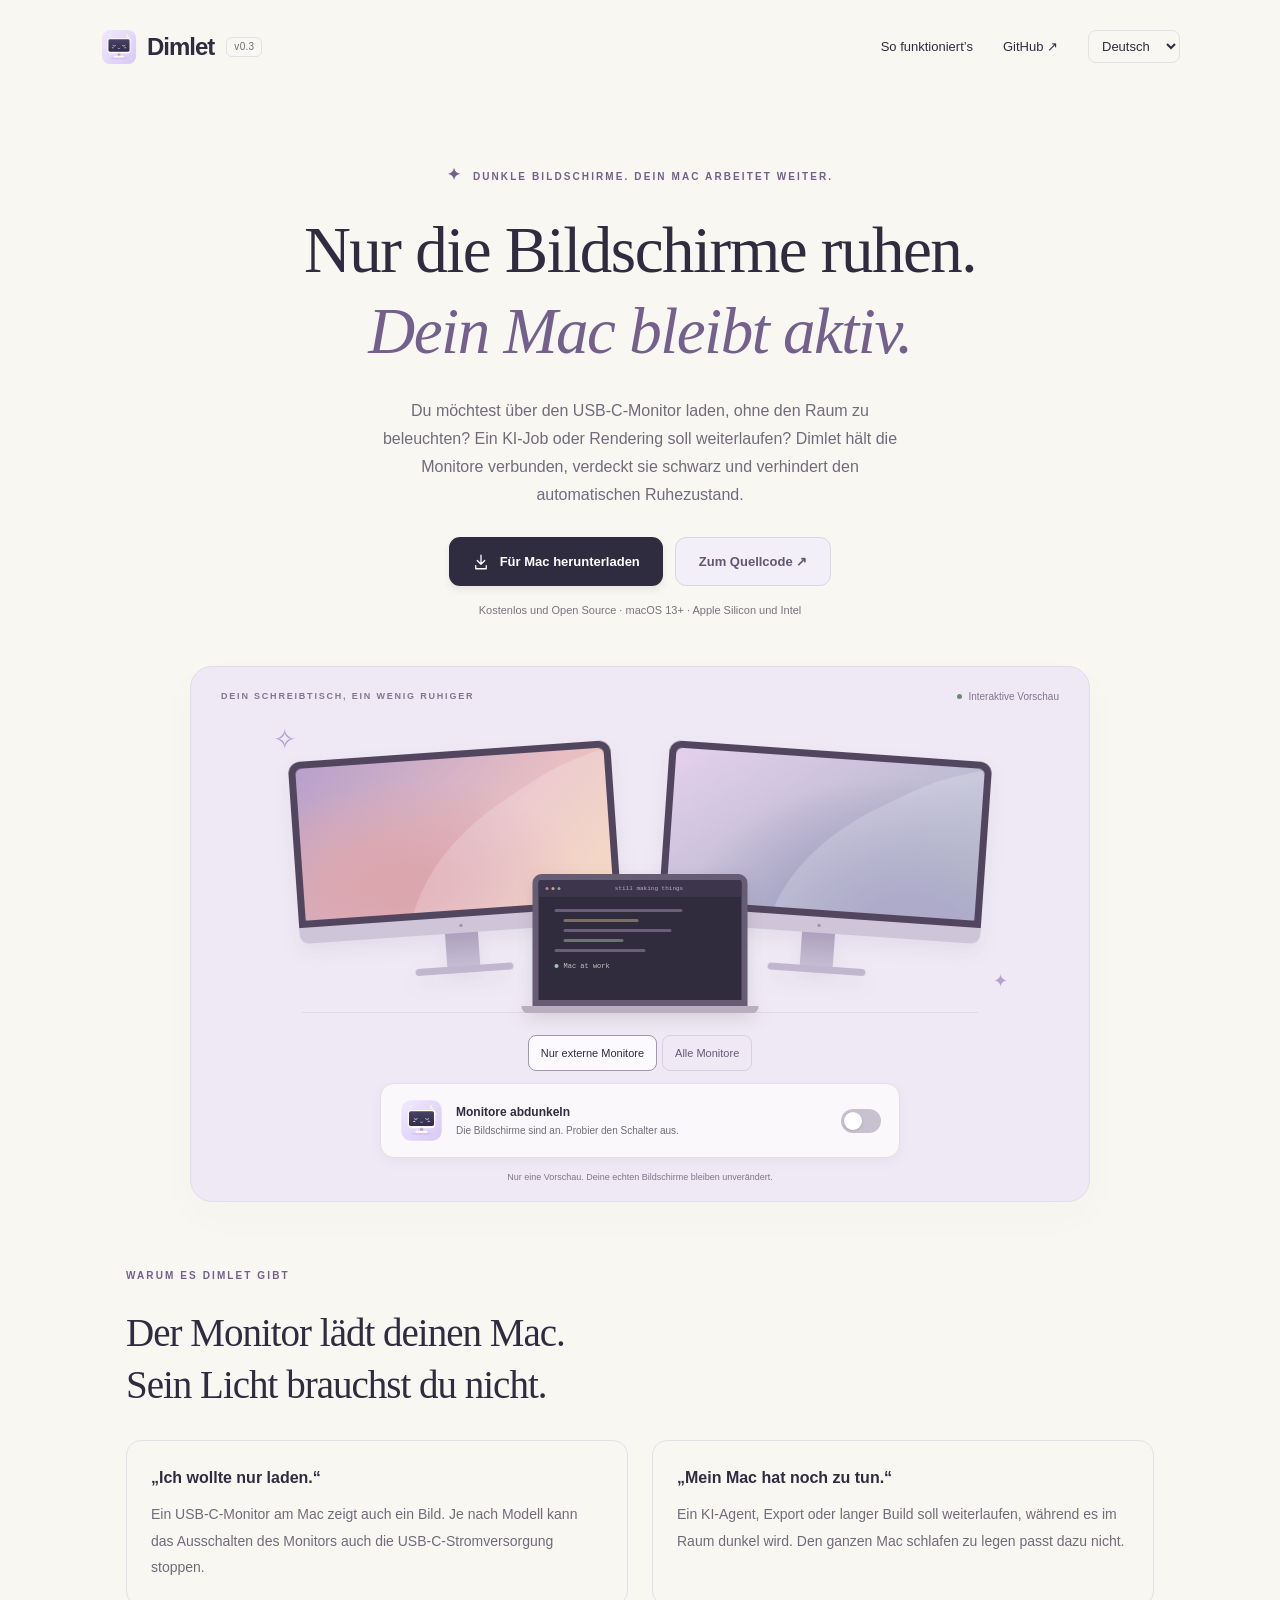
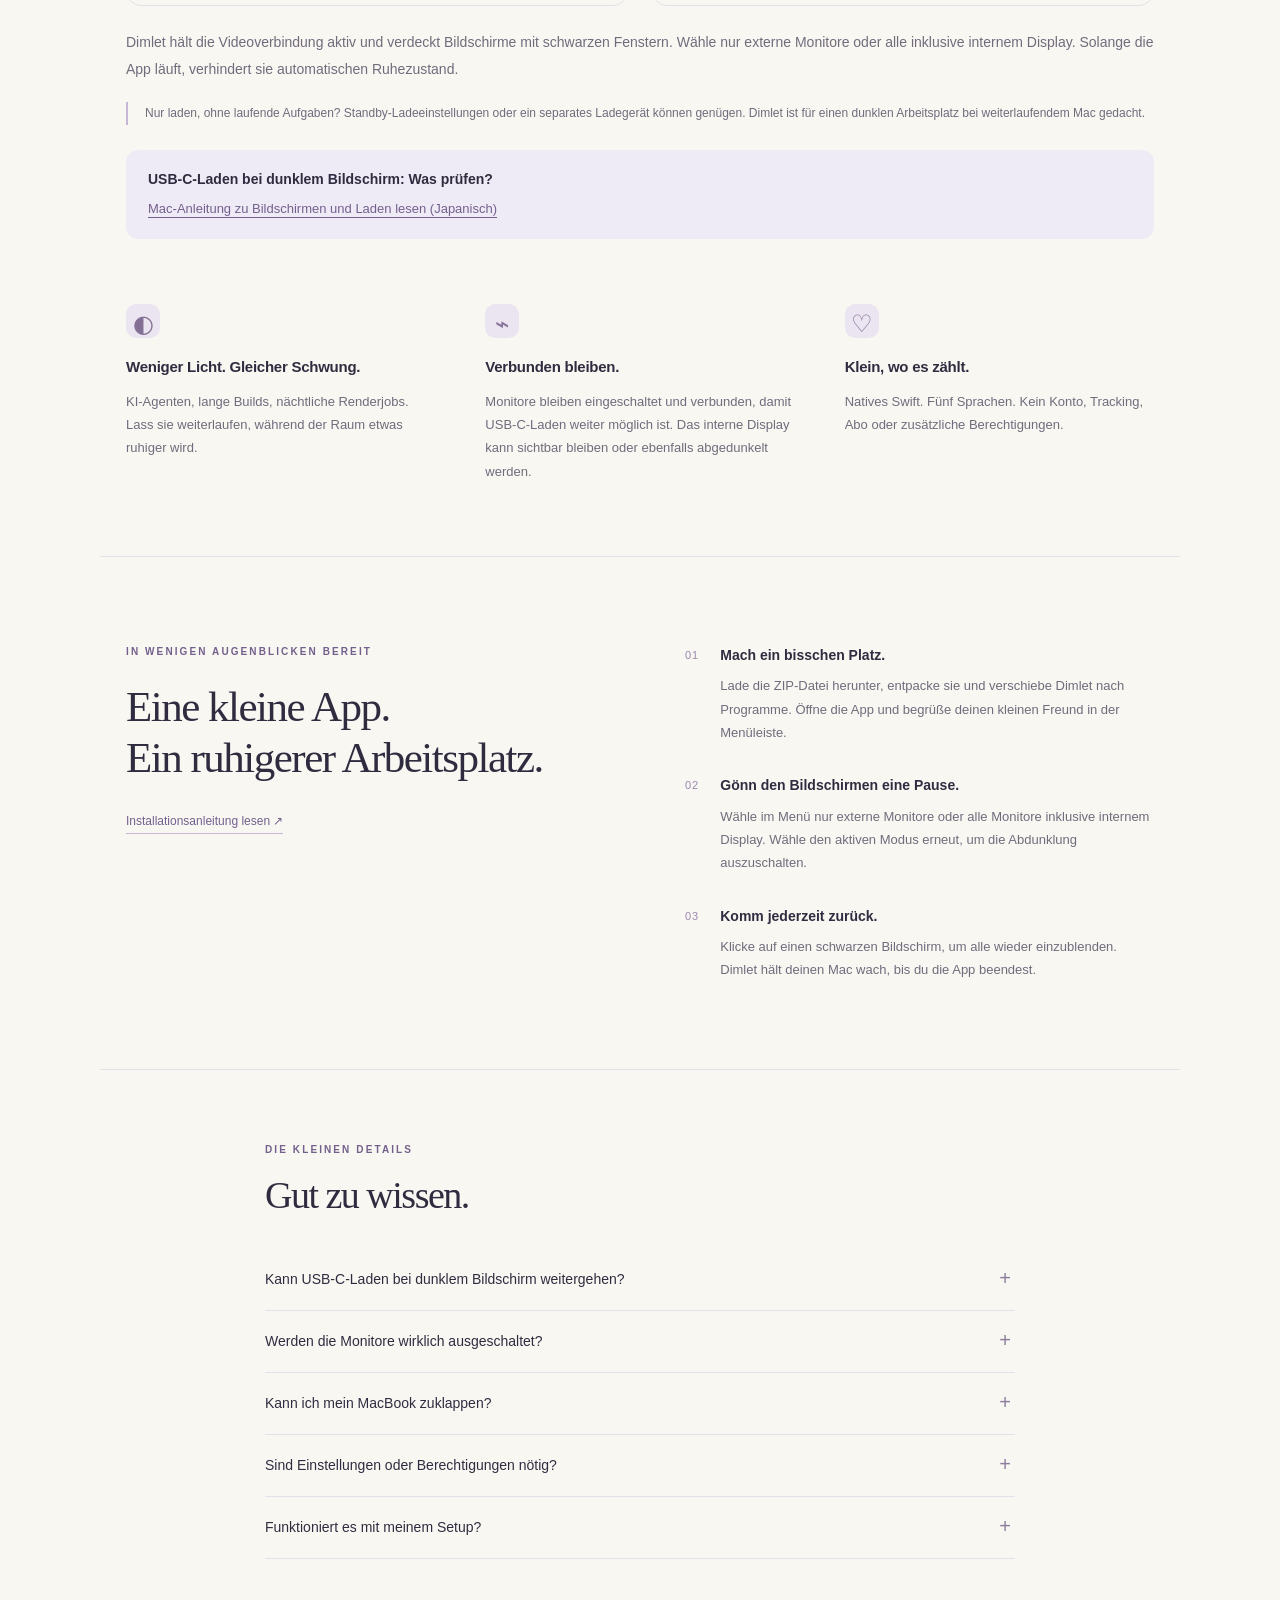
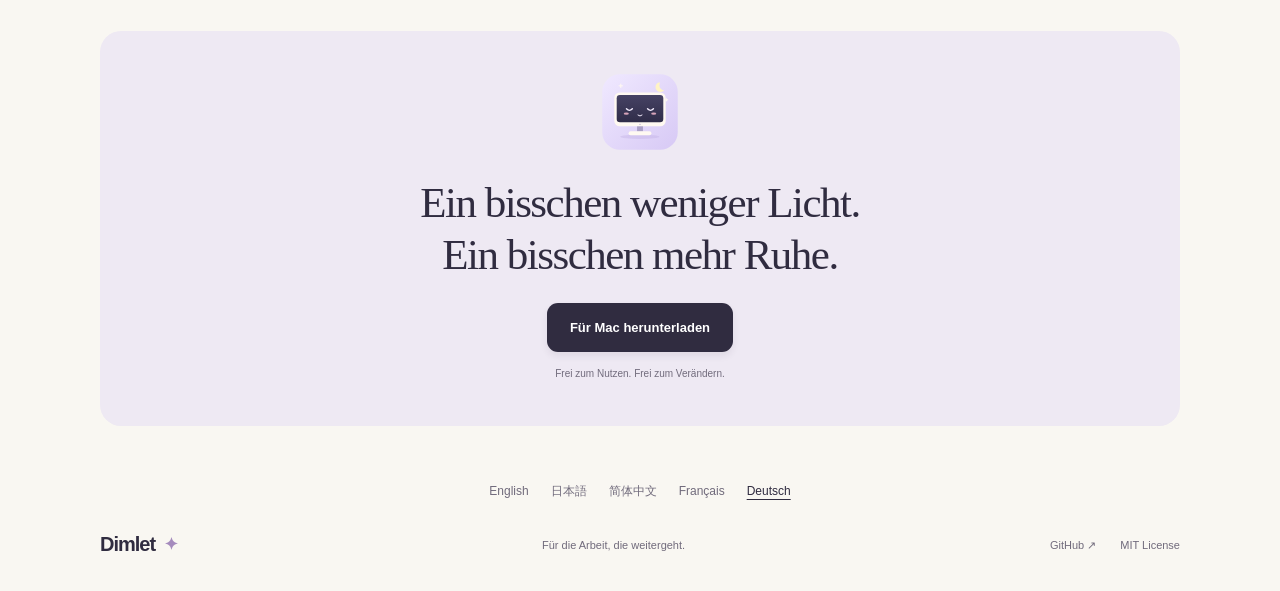
==== site/de/index.html @ 884541bc "Explain USB-C charging use cases and publish crawlable language pages" ====
<!doctype html>
<html lang="de">
<head>
  <meta charset="utf-8">
  <meta name="viewport" content="width=device-width,initial-scale=1">
  <meta name="theme-color" content="#f9f7f2">
  <title>Mac-Bildschirme abdunkeln ohne Ruhezustand | Dimlet</title>
  <meta name="description" content="Du möchtest über den USB-C-Monitor laden, ohne den Raum zu beleuchten? Ein KI-Job oder Rendering soll weiterlaufen? Dimlet hält die Monitore verbunden, verdeckt sie schwarz und verhindert den automatischen Ruhezustand. Kostenlos und Open Source · macOS 13+ · Apple Silicon und Intel">
  <meta property="og:title" content="Mac-Bildschirme abdunkeln ohne Ruhezustand | Dimlet">
  <meta property="og:description" content="Du möchtest über den USB-C-Monitor laden, ohne den Raum zu beleuchten? Ein KI-Job oder Rendering soll weiterlaufen? Dimlet hält die Monitore verbunden, verdeckt sie schwarz und verhindert den automatischen Ruhezustand. Kostenlos und Open Source · macOS 13+ · Apple Silicon und Intel">
  <meta property="og:type" content="website">
  <meta property="og:url" content="https://onodela2000.github.io/dimlet/de/">
  <meta property="og:image" content="https://onodela2000.github.io/dimlet/assets/social.png">
  <meta name="twitter:card" content="summary_large_image">
  <link rel="canonical" href="https://onodela2000.github.io/dimlet/de/">
  <link rel="alternate" hreflang="en" href="https://onodela2000.github.io/dimlet/">
  <link rel="alternate" hreflang="ja" href="https://onodela2000.github.io/dimlet/ja/">
  <link rel="alternate" hreflang="zh-Hans" href="https://onodela2000.github.io/dimlet/zh-hans/">
  <link rel="alternate" hreflang="fr" href="https://onodela2000.github.io/dimlet/fr/">
  <link rel="alternate" hreflang="de" href="https://onodela2000.github.io/dimlet/de/">
  <link rel="alternate" hreflang="x-default" href="https://onodela2000.github.io/dimlet/">
  <link rel="sitemap" type="application/xml" href="../sitemap.xml">
  <script type="application/ld+json">{"@context": "https://schema.org", "@type": "SoftwareApplication", "name": "Dimlet", "url": "https://onodela2000.github.io/dimlet/de/", "description": "Du möchtest über den USB-C-Monitor laden, ohne den Raum zu beleuchten? Ein KI-Job oder Rendering soll weiterlaufen? Dimlet hält die Monitore verbunden, verdeckt sie schwarz und verhindert den automatischen Ruhezustand. Kostenlos und Open Source · macOS 13+ · Apple Silicon und Intel", "operatingSystem": "macOS 13 or later", "applicationCategory": "UtilitiesApplication", "softwareVersion": "0.3.0", "inLanguage": "de", "license": "https://github.com/onodela2000/dimlet/blob/main/LICENSE", "downloadUrl": "https://github.com/onodela2000/dimlet/releases/latest", "offers": {"@type": "Offer", "price": "0", "priceCurrency": "USD"}}</script>
  <link rel="icon" type="image/svg+xml" href="../assets/icon.svg">
  <link rel="stylesheet" href="../style.css?v=ff7a2ff2e688">
  <script src="../app.js?v=02ac9027086e" defer></script>
</head>
<body>
<a class="skip" href="#main">Skip to content</a>
<header class="nav wrap">
  <a class="brand" href="../de/" aria-label="Dimlet home"><img src="../assets/icon.svg" alt="" width="38" height="38">Dimlet<span class="version">v0.3</span></a>
  <nav aria-label="Main navigation">
    <a class="nav-how" href="#how" data-i18n="navHow">So funktioniert’s</a>
    <a href="https://github.com/onodela2000/dimlet">GitHub <span aria-hidden="true">↗</span></a>
    <label class="language"><span class="sr-only">Language</span><select id="language" aria-label="Language"><option value="en" data-url=".././">English</option><option value="ja" data-url="../ja/">日本語</option><option value="zh-Hans" data-url="../zh-hans/">简体中文</option><option value="fr" data-url="../fr/">Français</option><option value="de" data-url="../de/" selected>Deutsch</option></select></label>
  </nav>
</header>
<main id="main">
  <section class="hero wrap">
    <p class="eyebrow"><span class="tiny-star" aria-hidden="true">✦</span> <span data-i18n="eyebrow">DUNKLE BILDSCHIRME. DEIN MAC ARBEITET WEITER.</span></p>
    <h1><span data-i18n="headline1">Nur die Bildschirme ruhen.</span><br><em data-i18n="headline2">Dein Mac bleibt aktiv.</em></h1>
    <p class="intro" data-i18n="intro">Du möchtest über den USB-C-Monitor laden, ohne den Raum zu beleuchten? Ein KI-Job oder Rendering soll weiterlaufen? Dimlet hält die Monitore verbunden, verdeckt sie schwarz und verhindert den automatischen Ruhezustand.</p>
    <div class="actions"><a class="button primary" href="https://github.com/onodela2000/dimlet/releases/latest"><svg aria-hidden="true" viewBox="0 0 24 24" width="18" height="18"><path d="M12 3v12m-5-5 5 5 5-5M5 17v4h14v-4" fill="none" stroke="currentColor" stroke-width="1.7" stroke-linecap="round" stroke-linejoin="round"/></svg><span data-i18n="download">Für Mac herunterladen</span></a><a class="button secondary" href="https://github.com/onodela2000/dimlet" data-i18n="source">Zum Quellcode ↗</a></div>
    <p class="compat" data-i18n="compat">Kostenlos und Open Source · macOS 13+ · Apple Silicon und Intel</p>

    <div class="demo" id="demo" data-blackout="false">
      <div class="demo-top"><span class="demo-label" data-i18n="desk">DEIN SCHREIBTISCH, EIN WENIG RUHIGER</span><span class="live-label"><i></i><span data-i18n="live">Interaktive Vorschau</span></span></div>
      <div class="scene" aria-hidden="true">
        <span class="spark spark-one">✧</span><span class="spark spark-two">✦</span><span class="moon">☾</span>
        <div class="monitor monitor-left"><div class="monitor-screen"><div class="wallpaper wallpaper-one"></div><div class="sleep-face"><span>⌣ &nbsp; ⌣</span><b>ᴗ</b></div></div><div class="monitor-chin"><i></i></div><div class="stand"></div><div class="foot"></div></div>
        <div class="monitor monitor-right"><div class="monitor-screen"><div class="wallpaper wallpaper-two"></div><div class="sleep-face"><span>⌣ &nbsp; ⌣</span><b>ᴗ</b></div></div><div class="monitor-chin"><i></i></div><div class="stand"></div><div class="foot"></div></div>
        <div class="laptop"><div class="laptop-screen"><div class="editor-bar"><i></i><i></i><i></i><span>still making things</span></div><div class="editor-body"><span class="code-line"></span><span class="code-line"></span><span class="code-line"></span><span class="code-line"></span><span class="code-line"></span><div class="working"><i></i>Mac at work</div></div></div><div class="laptop-base"></div></div>
        <div class="desk-line"></div>
      </div>
      <div class="mode-picker" role="group" aria-label="Preview blackout mode"><button type="button" data-mode="externalOnly" aria-pressed="true" data-i18n="modeExternal">Nur externe Monitore</button><button type="button" data-mode="allDisplays" aria-pressed="false" data-i18n="modeAll">Alle Monitore</button></div>
      <div class="demo-control"><img src="../assets/icon.svg" alt="" width="45" height="45"><div><strong data-i18n="toggleTitle">Monitore abdunkeln</strong><span id="demo-status" data-off="Die Bildschirme sind an. Probier den Schalter aus." data-external="Die Bildschirme ruhen. Der Mac arbeitet." data-all="Alle Bildschirme ruhen. Der Mac arbeitet." aria-live="polite" data-i18n="statusOff">Die Bildschirme sind an. Probier den Schalter aus.</span></div><button id="blackout-toggle" role="switch" aria-checked="false" aria-label="Monitore abdunkeln"><span></span></button></div>
      <p class="demo-note" data-i18n="demoNote">Nur eine Vorschau. Deine echten Bildschirme bleiben unverändert.</p>
    </div>
  </section>

  <section class="why wrap" id="why">
    <p class="eyebrow" data-i18n="whyEyebrow">WARUM ES DIMLET GIBT</p>
    <h2 data-i18n="whyTitle">Der Monitor lädt deinen Mac.<br>Sein Licht brauchst du nicht.</h2>
    <div class="pain-grid"><article><h3 data-i18n="pain1Title">„Ich wollte nur laden.“</h3><p data-i18n="pain1">Ein USB-C-Monitor am Mac zeigt auch ein Bild. Je nach Modell kann das Ausschalten des Monitors auch die USB-C-Stromversorgung stoppen.</p></article><article><h3 data-i18n="pain2Title">„Mein Mac hat noch zu tun.“</h3><p data-i18n="pain2">Ein KI-Agent, Export oder langer Build soll weiterlaufen, während es im Raum dunkel wird. Den ganzen Mac schlafen zu legen passt dazu nicht.</p></article></div>
    <p class="solution" data-i18n="solution">Dimlet hält die Videoverbindung aktiv und verdeckt Bildschirme mit schwarzen Fenstern. Wähle nur externe Monitore oder alle inklusive internem Display. Solange die App läuft, verhindert sie automatischen Ruhezustand.</p><p class="honest-note" data-i18n="honest">Nur laden, ohne laufende Aufgaben? Standby-Ladeeinstellungen oder ein separates Ladegerät können genügen. Dimlet ist für einen dunklen Arbeitsplatz bei weiterlaufendem Mac gedacht.</p>
    <aside class="reading"><strong data-i18n="readingTitle">USB-C-Laden bei dunklem Bildschirm: Was prüfen?</strong><a href="../ja/mac-usb-c-monitor-charging-screen-off/" data-i18n="readingLink">Mac-Anleitung zu Bildschirmen und Laden lesen (Japanisch)</a></aside>
  </section>
  <section class="benefits wrap" aria-label="Features">
    <article><span class="feature-icon" aria-hidden="true">◐</span><h2 data-i18n="feature1Title">Weniger Licht. Gleicher Schwung.</h2><p data-i18n="feature1">KI-Agenten, lange Builds, nächtliche Renderjobs. Lass sie weiterlaufen, während der Raum etwas ruhiger wird.</p></article>
    <article><span class="feature-icon" aria-hidden="true">⌁</span><h2 data-i18n="feature2Title">Verbunden bleiben.</h2><p data-i18n="feature2">Monitore bleiben eingeschaltet und verbunden, damit USB-C-Laden weiter möglich ist. Das interne Display kann sichtbar bleiben oder ebenfalls abgedunkelt werden.</p></article>
    <article><span class="feature-icon" aria-hidden="true">♡</span><h2 data-i18n="feature3Title">Klein, wo es zählt.</h2><p data-i18n="feature3">Natives Swift. Fünf Sprachen. Kein Konto, Tracking, Abo oder zusätzliche Berechtigungen.</p></article>
  </section>

  <section class="how wrap" id="how">
    <div class="section-heading"><p class="eyebrow" data-i18n="howEyebrow">IN WENIGEN AUGENBLICKEN BEREIT</p><h2 data-i18n="howTitle">Eine kleine App.<br>Ein ruhigerer Arbeitsplatz.</h2><a class="text-link" id="guide-link" href="https://github.com/onodela2000/dimlet#install"><span data-i18n="guide">Installationsanleitung lesen</span> <span aria-hidden="true">↗</span></a></div>
    <ol class="steps"><li><span class="step-number">01</span><div><h3 data-i18n="step1Title">Mach ein bisschen Platz.</h3><p data-i18n="step1">Lade die ZIP-Datei herunter, entpacke sie und verschiebe Dimlet nach Programme. Öffne die App und begrüße deinen kleinen Freund in der Menüleiste.</p></div></li><li><span class="step-number">02</span><div><h3 data-i18n="step2Title">Gönn den Bildschirmen eine Pause.</h3><p data-i18n="step2">Wähle im Menü nur externe Monitore oder alle Monitore inklusive internem Display. Wähle den aktiven Modus erneut, um die Abdunklung auszuschalten.</p></div></li><li><span class="step-number">03</span><div><h3 data-i18n="step3Title">Komm jederzeit zurück.</h3><p data-i18n="step3">Klicke auf einen schwarzen Bildschirm, um alle wieder einzublenden. Dimlet hält deinen Mac wach, bis du die App beendest.</p></div></li></ol>
  </section>

  <section class="questions wrap" aria-labelledby="questions-title"><p class="eyebrow" data-i18n="faqEyebrow">DIE KLEINEN DETAILS</p><h2 id="questions-title" data-i18n="faqTitle">Gut zu wissen.</h2>
    <details><summary data-i18n="q5">Kann USB-C-Laden bei dunklem Bildschirm weitergehen?</summary><p data-i18n="a5">Dimlet hält den Monitor eingeschaltet und verbunden. Laden bleibt möglich, wenn die Hardware es unterstützt. Das Bild wird schwarz verdeckt; Videosignal und Panel werden nicht ausgeschaltet. Prüfe zuerst die Standby-Ladeeinstellungen.</p></details>
    <details><summary data-i18n="q1">Werden die Monitore wirklich ausgeschaltet?</summary><p data-i18n="a1">Nein. Dimlet verdeckt die gewählten Bildschirme mit schwarzen Fenstern. Lass die Monitore eingeschaltet. Energieeinsparungen oder eine dunkle LCD-Hintergrundbeleuchtung sind nicht garantiert. USB-C-Laden hängt von der Hardware ab.</p></details>
    <details><summary data-i18n="q2">Kann ich mein MacBook zuklappen?</summary><p data-i18n="a2">Lass den Deckel offen. Dimlet verhindert während der Laufzeit den automatischen Ruhezustand, aber nicht den Ruhezustand beim Zuklappen, manuell ausgelösten Ruhezustand, das Ausschalten oder einen leeren Akku.</p></details>
    <details><summary data-i18n="q3">Sind Einstellungen oder Berechtigungen nötig?</summary><p data-i18n="a3">Zum Ausführen sind keine Bedienungshilfen-, Bildschirmaufnahme- oder Administratorrechte nötig. Die aktuelle Version ist nicht von Apple notarisiert. Beim ersten Start kann Systemeinstellungen → Datenschutz &amp; Sicherheit → Dennoch öffnen erforderlich sein. Details stehen in der Installationsanleitung.</p></details>
    <details><summary data-i18n="q4">Funktioniert es mit meinem Setup?</summary><p data-i18n="a4">Ab macOS 13. Der externe Modus lässt gespiegelte Displays aus; der Modus für alle Monitore schließt das interne Display ein. Getestet auf M4 MacBook Air. Intel und ältere macOS-Versionen benötigen weitere Praxistests. Fünf Sprachen: Englisch, Japanisch, vereinfachtes Chinesisch, Französisch und Deutsch.</p></details>
  </section>
  <section class="closing wrap"><img src="../assets/icon.svg" alt="Dimlet's sleepy monitor mascot" width="84" height="84"><h2 data-i18n="closing">Ein bisschen weniger Licht.<br>Ein bisschen mehr Ruhe.</h2><a class="button primary" href="https://github.com/onodela2000/dimlet/releases/latest" data-i18n="download">Für Mac herunterladen</a><span data-i18n="closingNote">Frei zum Nutzen. Frei zum Verändern.</span></section>
</main>
<nav class="locale-links wrap" aria-label="Language"><a href=".././" lang="en" hreflang="en">English</a> <a href="../ja/" lang="ja" hreflang="ja">日本語</a> <a href="../zh-hans/" lang="zh-Hans" hreflang="zh-Hans">简体中文</a> <a href="../fr/" lang="fr" hreflang="fr">Français</a> <a href="../de/" lang="de" hreflang="de" aria-current="page">Deutsch</a></nav>
<footer class="wrap"><a class="brand" href="../de/">Dimlet <span aria-hidden="true">✦</span></a><p data-i18n="footer">Für die Arbeit, die weitergeht.</p><div><a href="https://github.com/onodela2000/dimlet">GitHub ↗</a><a href="https://github.com/onodela2000/dimlet/blob/main/LICENSE">MIT License</a></div></footer>
</body>
</html>
---- site/style.css ----
:root {
  --paper:#f9f7f2;
  --ink:#302c40;
  --muted:#716b7c;
  --purple:#73608d;
  --line:#e4dfE8;
  --soft:#efebf6
}
* {
  box-sizing:border-box
}
html {
  scroll-behavior:smooth;
  scroll-padding-top:35px
}
body {
  margin:0;
  background:var(--paper);
  color:var(--ink);
  font-family:-apple-system,BlinkMacSystemFont,"Segoe UI",sans-serif;
  font-size:15px;
  line-height:1.65
}
a {
  color:inherit;
  text-decoration:none
}
button,select {
  font:inherit
}
button,a,select,summary {
  -webkit-tap-highlight-color:transparent
}
a:focus-visible,button:focus-visible,select:focus-visible,summary:focus-visible {
  outline:3px solid #8569b1;
  outline-offset:6px
}
a:hover {
  color:var(--purple)
}
.wrap {
  width:min(1080px,calc(100% - 64px));
  margin-inline:auto
}
.nav {
  display:flex;
  justify-content:space-between;
  align-items:center;
  padding-block:27px
}
.brand {
  font-size:24px;
  font-weight:730;
  letter-spacing:-1px;
  display:flex;
  align-items:center;
  gap:9px
}
.version {
  font-size:10px;
  letter-spacing:.3px;
  border:1px solid var(--line);
  padding:1px 7px;
  border-radius:6px;
  color:var(--muted);
  font-weight:500;
  margin-left:3px
}
nav {
  display:flex;
  align-items:center;
  gap:30px;
  font-size:13px
}
.language select {
  border:1px solid var(--line);
  color:var(--ink);
  background:transparent;
  border-radius:8px;
  padding:7px 9px;
  max-width:118px;
  cursor:pointer
}
.hero {
  text-align:center;
  padding-top:68px
}
.eyebrow {
  font-size:10px;
  font-weight:650;
  letter-spacing:2.1px;
  color:var(--purple);
  margin:0 0 22px
}
.tiny-star {
  font-size:16px;
  margin-right:6px
}
h1,h2,h3,p {
  margin-top:0
}
h1 {
  font:normal clamp(46px,6.5vw,78px)/1.06 Georgia,"Times New Roman",serif;
  letter-spacing:-3.7px;
  margin-bottom:25px
}
h1 em {
  color:var(--purple);
  font-weight:normal
}
html:not([lang=en]) h1 {
  font-size:clamp(38px,5.2vw,65px);
  letter-spacing:-1.5px;
  line-height:1.25
}
.intro {
  max-width:535px;
  margin:0 auto 28px;
  font-size:16px;
  color:var(--muted);
  line-height:1.75
}
.actions {
  display:flex;
  align-items:center;
  justify-content:center;
  gap:12px
}
.button {
  display:inline-flex;
  align-items:center;
  justify-content:center;
  gap:10px;
  border-radius:11px;
  font-size:13px;
  font-weight:600;
  min-height:49px;
  padding:12px 23px;
  transition:transform .2s,background .2s
}
.button:hover {
  transform:translateY(-2px)
}
.primary {
  background:var(--ink);
  color:#fff;
  box-shadow:0 4px 7px #302c4014
}
.primary:hover {
  background:#524564;
  color:white
}
.secondary {
  border:1px solid #dcd5e6;
  background:#f3eff8;
  color:#645572
}
.compat {
  font-size:11px;
  color:#797280;
  margin-top:15px;
  margin-bottom:46px
}
.demo {
  position:relative;
  overflow:hidden;
  background:#eee9f5;
  border:1px solid #e2dbec;
  border-radius:22px;
  padding:22px 30px 16px;
  max-width:900px;
  margin:auto;
  transition:background .7s;
  box-shadow:0 14px 40px #55406706
}
.demo[data-blackout=true] {
  background:#e4dfef
}
.demo-top {
  display:flex;
  justify-content:space-between;
  gap:10px;
  align-items:center;
  color:#83758e
}
.demo-label {
  font-size:9px;
  letter-spacing:1.8px;
  font-weight:600
}
.live-label {
  display:flex;
  align-items:center;
  gap:6px;
  font-size:10px
}
.live-label i,.working i {
  width:5px;
  height:5px;
  background:#6d8978;
  border-radius:50%
}
.scene {
  height:306px;
  position:relative;
  max-width:735px;
  margin:0 auto
}
.monitor {
  position:absolute;
  top:46px;
  width:44%;
  z-index:1;
  filter:drop-shadow(0 9px 9px #5a466713)
}
.monitor-left {
  left:3%;
  transform:rotate(-4deg)
}
.monitor-right {
  right:3%;
  transform:rotate(4deg)
}
.monitor-screen {
  height:166px;
  padding:7px;
  background:#52465e;
  border-radius:12px 12px 0 0;
  position:relative;
  overflow:hidden
}
.wallpaper {
  position:absolute;
  inset:7px;
  border-radius:6px 6px 1px 1px;
  transition:opacity .7s;
  overflow:hidden
}
.wallpaper-one {
  background:radial-gradient(ellipse at 30% 80%,#dca6ae 0 12%,transparent 60%),linear-gradient(135deg,#b7a0cb,#e8bec2 60%,#f3d1b3)
}
.wallpaper-two {
  background:radial-gradient(ellipse at 80% 110%,#9894bc 0 12%,transparent 65%),linear-gradient(145deg,#e5d0ec,#b8b8cf 65%,#a7b5b7)
}
.wallpaper:after {
  content:"";
  position:absolute;
  width:120%;
  height:160%;
  border-radius:45%;
  background:#fff3;
  left:30%;
  top:15%;
  transform:rotate(-30deg)
}
.monitor-chin {
  height:16px;
  border-radius:0 0 9px 9px;
  background:#cec5d9;
  display:grid;
  place-items:center
}
.monitor-chin i {
  width:3px;
  height:3px;
  background:#9688a6;
  border-radius:50%
}
.stand {
  height:33px;
  width:33px;
  background:linear-gradient(#ada1bd,#c6bdd2);
  margin:auto
}
.foot {
  height:7px;
  width:98px;
  border-radius:6px;
  background:#c0b6cd;
  margin:auto
}
.sleep-face {
  position:absolute;
  inset:7px;
  display:flex;
  flex-direction:column;
  align-items:center;
  justify-content:center;
  background:#24212f;
  border-radius:6px 6px 1px 1px;
  color:#ad9ebb;
  opacity:0;
  transition:opacity .7s;
  font-size:28px;
  line-height:1.2
}
.sleep-face b {
  font-size:17px;
  font-weight:400;
  color:#bea5b7
}
.demo[data-blackout=true] .wallpaper {
  opacity:0
}
.demo[data-blackout=true] .sleep-face {
  opacity:1
}
.laptop {
  position:absolute;
  z-index:3;
  top:169px;
  left:50%;
  width:215px;
  transform:translateX(-50%);
  filter:drop-shadow(0 6px 8px #4d405323)
}
.laptop-screen {
  height:132px;
  background:#302c3d;
  border:6px solid #665c73;
  border-radius:9px 9px 0 0;
  overflow:hidden
}
.editor-bar {
  height:17px;
  background:#3d354c;
  display:flex;
  align-items:center;
  gap:3px;
  padding:0 7px
}
.editor-bar i {
  width:3px;
  height:3px;
  border-radius:50%;
  background:#ad89a5
}
.editor-bar i:nth-child(2) {
  background:#c3ac7a
}
.editor-bar i:nth-child(3) {
  background:#8da792
}
.editor-bar span {
  font:6px monospace;
  color:#b8acc8;
  margin:auto
}
.editor-body {
  padding:12px 16px
}
.code-line {
  display:block;
  background:#a292ba80;
  height:3px;
  width:75%;
  margin-bottom:7px;
  border-radius:2px
}
.code-line:nth-child(2) {
  width:44%;
  margin-left:9px;
  background:#c8b09080
}
.code-line:nth-child(3) {
  width:63%;
  margin-left:9px
}
.code-line:nth-child(4) {
  width:35%;
  margin-left:9px;
  background:#a2bbaa80
}
.code-line:nth-child(5) {
  width:53%
}
.working {
  font:7px monospace;
  color:#b9c8bd;
  display:flex;
  align-items:center;
  gap:5px;
  margin-top:10px
}
.working i {
  background:#a4c5ae;
  width:4px;
  height:4px
}
.laptop-base {
  height:7px;
  width:237px;
  margin-left:-11px;
  background:#b8aebf;
  border-radius:1px 1px 9px 9px
}
.desk-line {
  position:absolute;
  bottom:-2px;
  width:92%;
  left:4%;
  height:1px;
  background:#c3b5d34f
}
.spark {
  position:absolute;
  color:#b5a2cc
}
.spark-one {
  left:0;
  top:12px;
  font-size:28px
}
.spark-two {
  right:0;
  bottom:14px;
  font-size:18px
}
.moon {
  position:absolute;
  right:18%;
  top:3px;
  font-size:30px;
  color:#ac96c0;
  transform:rotate(-20deg);
  opacity:0;
  transition:opacity .7s
}
.demo[data-blackout=true] .moon {
  opacity:1
}
.demo-control {
  position:relative;
  z-index:4;
  display:flex;
  align-items:center;
  gap:12px;
  text-align:left;
  border:1px solid #e3dce9;
  border-radius:14px;
  background:#fcfafdee;
  padding:14px 18px;
  width:min(455px,100%);
  margin:25px auto 0;
  box-shadow:0 4px 13px #5648660b
}
.demo-control strong {
  font-size:12px;
  font-weight:600;
  display:block;
  line-height:1.5
}
.demo-control div>span {
  display:block;
  font-size:10px;
  color:var(--muted);
  margin-top:2px
}
.demo-control button {
  flex-shrink:0;
  margin-left:auto;
  background:#c8c2d0;
  border:0;
  padding:3px;
  width:40px;
  height:24px;
  border-radius:99px;
  cursor:pointer;
  transition:background .3s
}
.demo-control button>span {
  display:block;
  background:white;
  border-radius:50%;
  width:18px;
  height:18px;
  box-shadow:0 1px 3px #0002;
  transition:transform .3s
}
.demo-control button[aria-checked=true] {
  background:#89739f
}
.demo-control button[aria-checked=true]>span {
  transform:translateX(16px)
}
.demo-note {
  font-size:9px;
  margin:12px 0 0;
  color:#81758b
}
.benefits {
  display:grid;
  grid-template-columns:repeat(3,1fr);
  gap:50px;
  padding:65px 26px 73px;
  border-bottom:1px solid var(--line)
}
.feature-icon {
  display:grid;
  place-items:center;
  width:34px;
  height:34px;
  border-radius:10px;
  background:#ebe5f2;
  color:#847094;
  font-size:24px;
  margin-bottom:17px
}
.benefits h2 {
  font-size:15px;
  letter-spacing:-.25px;
  margin-bottom:10px;
  font-weight:600
}
.benefits p {
  font-size:13px;
  color:var(--muted);
  margin:0;
  line-height:1.8
}
.how {
  display:grid;
  grid-template-columns:1fr 1fr;
  gap:90px;
  padding:87px 26px;
  border-bottom:1px solid var(--line)
}
.section-heading h2,.questions h2,.closing h2 {
  font:normal 43px/1.2 Georgia,serif;
  letter-spacing:-1.5px;
  margin-bottom:24px
}
.section-heading .eyebrow {
  margin-bottom:20px
}
.text-link {
  font-size:12px;
  border-bottom:1px solid #c7b8d6;
  padding-bottom:5px;
  color:var(--purple)
}
.steps {
  list-style:none;
  padding:0;
  margin:0;
  display:flex;
  flex-direction:column;
  gap:30px
}
.steps li {
  display:flex;
  gap:21px
}
.step-number {
  font-size:11px;
  letter-spacing:1px;
  color:#9b88af;
  margin-top:2px
}
.steps h3 {
  font-size:14px;
  font-weight:600;
  margin-bottom:7px
}
.steps p {
  font-size:13px;
  color:var(--muted);
  margin:0;
  line-height:1.8
}
.questions {
  max-width:750px;
  padding-block:72px
}
.questions .eyebrow {
  margin-bottom:15px
}
.questions h2 {
  font-size:38px;
  margin-bottom:30px
}
.questions details {
  border-bottom:1px solid var(--line)
}
.questions summary {
  list-style:none;
  cursor:pointer;
  font-size:14px;
  padding:19px 32px 19px 0;
  position:relative
}
.questions summary::-webkit-details-marker {
  display:none
}
.questions summary:after {
  content:"+";
  position:absolute;
  right:4px;
  color:#8e7e9e;
  font-size:20px;
  top:13px
}
.questions details[open] summary:after {
  content:"−"
}
.questions details p {
  font-size:13px;
  color:var(--muted);
  padding-right:28px;
  max-width:660px;
  line-height:1.9;
  margin-bottom:23px
}
.closing {
  text-align:center;
  border-radius:21px;
  background:#eee9f3;
  padding:39px 24px 43px;
  margin-bottom:56px
}
.closing img {
  margin-bottom:15px
}
.closing h2 {
  font-size:43px;
  margin-bottom:23px
}
.closing>span {
  display:block;
  font-size:10px;
  color:var(--muted);
  margin-top:14px
}
footer {
  display:flex;
  align-items:center;
  justify-content:space-between;
  gap:20px;
  padding:0 0 30px
}
footer .brand {
  font-size:20px
}
footer .brand span {
  color:#a58bbd;
  font-size:17px
}
footer p {
  font-size:11px;
  color:var(--muted);
  margin:0
}
footer>div {
  display:flex;
  gap:24px;
  font-size:11px;
  color:var(--muted)
}
.sr-only,.skip:not(:focus) {
  position:absolute;
  width:1px;
  height:1px;
  overflow:hidden;
  clip-path:inset(50%)
}
.skip:focus {
  position:absolute;
  top:12px;
  left:12px;
  padding:10px;
  background:white;
  z-index:10
}

@media(max-width:700px) {
  .wrap {
  width:calc(100% - 36px)
}
.nav {
  padding-block:20px
}
.brand {
  font-size:21px
}
.brand img {
  width:32px;
  height:32px
}
.version,.nav-how {
  display:none
}
nav {
  gap:16px;
  font-size:12px
}
.language select {
  font-size:11px;
  max-width:92px
}
.hero {
  padding-top:43px
}
h1 {
  font-size:49px;
  letter-spacing:-2px
}
html:not([lang=en]) h1 {
  font-size:37px
}
.eyebrow {
  font-size:8px;
  letter-spacing:1.6px
}
.intro {
  font-size:14px;
  max-width:410px
}
.compat {
  font-size:9px;
  margin-bottom:31px
}
.actions {
  gap:9px
}
.button {
  font-size:11px;
  padding:11px 15px;
  min-height:46px
}
.demo {
  padding:16px 12px 13px;
  border-radius:15px
}
.demo-label {
  font-size:7px;
  letter-spacing:1px
}
.live-label {
  font-size:8px
}
.scene {
  height:235px
}
.monitor {
  top:45px;
  width:45%
}
.monitor-left {
  left:1%
}
.monitor-right {
  right:1%
}
.monitor-screen {
  height:112px;
  padding:5px;
  border-radius:8px 8px 0 0
}
.wallpaper,.sleep-face {
  inset:5px
}
.sleep-face {
  font-size:21px
}
.stand {
  height:28px;
  width:23px
}
.foot {
  width:64px;
  height:5px
}
.laptop {
  top:142px;
  width:155px
}
.laptop-screen {
  height:93px;
  border-width:4px
}
.laptop-base {
  width:171px;
  margin-left:-8px;
  height:5px
}
.editor-bar {
  height:12px
}
.editor-body {
  padding:8px 11px
}
.code-line {
  height:2px;
  margin-bottom:5px
}
.working {
  margin-top:6px;
  font-size:6px
}
.spark-one {
  font-size:21px
}
.moon {
  font-size:24px;
  top:13px
}
.demo-control {
  margin-top:22px;
  padding:11px 12px;
  gap:8px
}
.demo-control img {
  width:34px;
  height:34px
}
.demo-control strong {
  font-size:10px
}
.demo-control div>span {
  font-size:8px
}
.demo-note {
  font-size:8px
}
.benefits {
  grid-template-columns:1fr;
  gap:28px;
  padding:40px 6px
}
.benefits article {
  display:grid;
  grid-template-columns:34px 1fr;
  column-gap:15px
}
.feature-icon {
  grid-row:span 2;
  margin-bottom:0
}
.benefits h2 {
  margin-bottom:5px
}
.benefits p {
  font-size:12px
}
.how {
  grid-template-columns:1fr;
  gap:36px;
  padding:48px 6px
}
.section-heading h2 {
  font-size:35px
}
.questions {
  padding-block:45px
}
.questions h2 {
  font-size:33px
}
.questions summary {
  font-size:13px
}
.closing {
  padding-block:30px;
  margin-bottom:30px
}
.closing h2 {
  font-size:36px
}
.closing img {
  width:68px;
  height:68px
}
footer {
  flex-wrap:wrap;
  gap:16px;
  padding-bottom:23px
}
footer p {
  order:3;
  flex-basis:100%;
  font-size:10px
}
footer>div {
  font-size:10px;
  gap:16px
}

}

@media(prefers-reduced-motion:reduce) {
  html {
  scroll-behavior:auto
}
*,*:before,*:after {
  transition:none!important;
  animation:none!important
}

}

.section-heading h2,.closing h2 {
  white-space:pre-line
}
html[lang=fr] .demo-control,html[lang=de] .demo-control {
  width:min(520px,100%)
}


/* Choose a preview scope without touching the visitor's real screens. */
.mode-picker { display:flex; justify-content:center; gap:5px; margin:24px auto 0; flex-wrap:wrap; }
.mode-picker button { border:1px solid #d8cfe2; background:transparent; color:#685977; border-radius:8px; padding:8px 12px; font-size:11px; cursor:pointer; }
.mode-picker button[aria-pressed=true] { background:#fcfaff; color:#302c40; border-color:#a594b9; }
.mode-picker + .demo-control { margin-top:12px; }
.laptop-screen { position:relative; }
.laptop-screen:after { content:""; position:absolute; inset:0; background:#24212f; opacity:0; transition:opacity .7s; pointer-events:none; }
.demo[data-blackout=true][data-mode=allDisplays] .laptop-screen:after { opacity:1; }
@media(max-width:700px) { .mode-picker button { font-size:10px; padding:7px 9px; } }
.why { padding:66px 26px 0; }
.why h2 { font:normal 39px/1.35 Georgia,serif; letter-spacing:-1px; white-space:pre-line; margin-bottom:28px; }
.pain-grid { display:grid; grid-template-columns:1fr 1fr; gap:24px; }
.pain-grid article { border:1px solid var(--line); padding:24px; border-radius:15px; }
.pain-grid h3 { font-size:16px; margin-bottom:10px; }
.pain-grid p,.solution { color:var(--muted); font-size:14px; line-height:1.9; margin-bottom:0; }
.solution { margin-top:23px; }
.honest-note { color:var(--muted); font-size:12px; line-height:1.9; border-left:2px solid #c8b8d7; padding-left:17px; margin-top:20px; }
.reading { margin-top:25px; background:var(--soft); border-radius:12px; padding:18px 22px; }
.reading strong { display:block; font-size:14px; margin-bottom:5px; }
.reading a { color:var(--purple); text-decoration:underline; text-underline-offset:4px; font-size:13px; }
.locale-links { display:flex; justify-content:center; gap:22px; flex-wrap:wrap; padding:0 0 27px; font-size:12px; color:var(--muted); }
.locale-links [aria-current=page] { color:var(--ink); text-decoration:underline; text-underline-offset:4px; }
.article { max-width:780px; padding-block:45px 70px; }
.article h1 { font-size:42px!important; line-height:1.4!important; letter-spacing:-1px!important; margin-bottom:22px; }
.article h2 { font-size:23px; line-height:1.6; margin:42px 0 15px; }
.article h3 { font-size:17px; margin:23px 0 10px; }
.article p,.article li { line-height:1.95; }
.article a { color:var(--purple); text-decoration:underline; text-underline-offset:4px; }
.article .answer { border-radius:15px; background:var(--soft); padding:24px; }
.article .answer p:last-child { margin-bottom:0; }
.article .byline { font-size:12px; color:var(--muted); }
.article .table-scroll { overflow-x:auto; }
.article table { width:100%; min-width:570px; border-collapse:collapse; font-size:13px; }
.article th,.article td { padding:12px; border:1px solid var(--line); text-align:left; }
.article th { background:var(--soft); }
.article .button { color:white; text-decoration:none; }
@media(max-width:700px) { .why { padding:43px 6px 0; } .why h2 { font-size:29px; } .pain-grid { grid-template-columns:1fr; gap:14px; } .pain-grid article { padding:19px; } .pain-grid h3 { font-size:14px; } .pain-grid p,.solution { font-size:13px; } .article { padding-top:24px; } .article h1 { font-size:29px!important; } .locale-links { gap:16px; } }
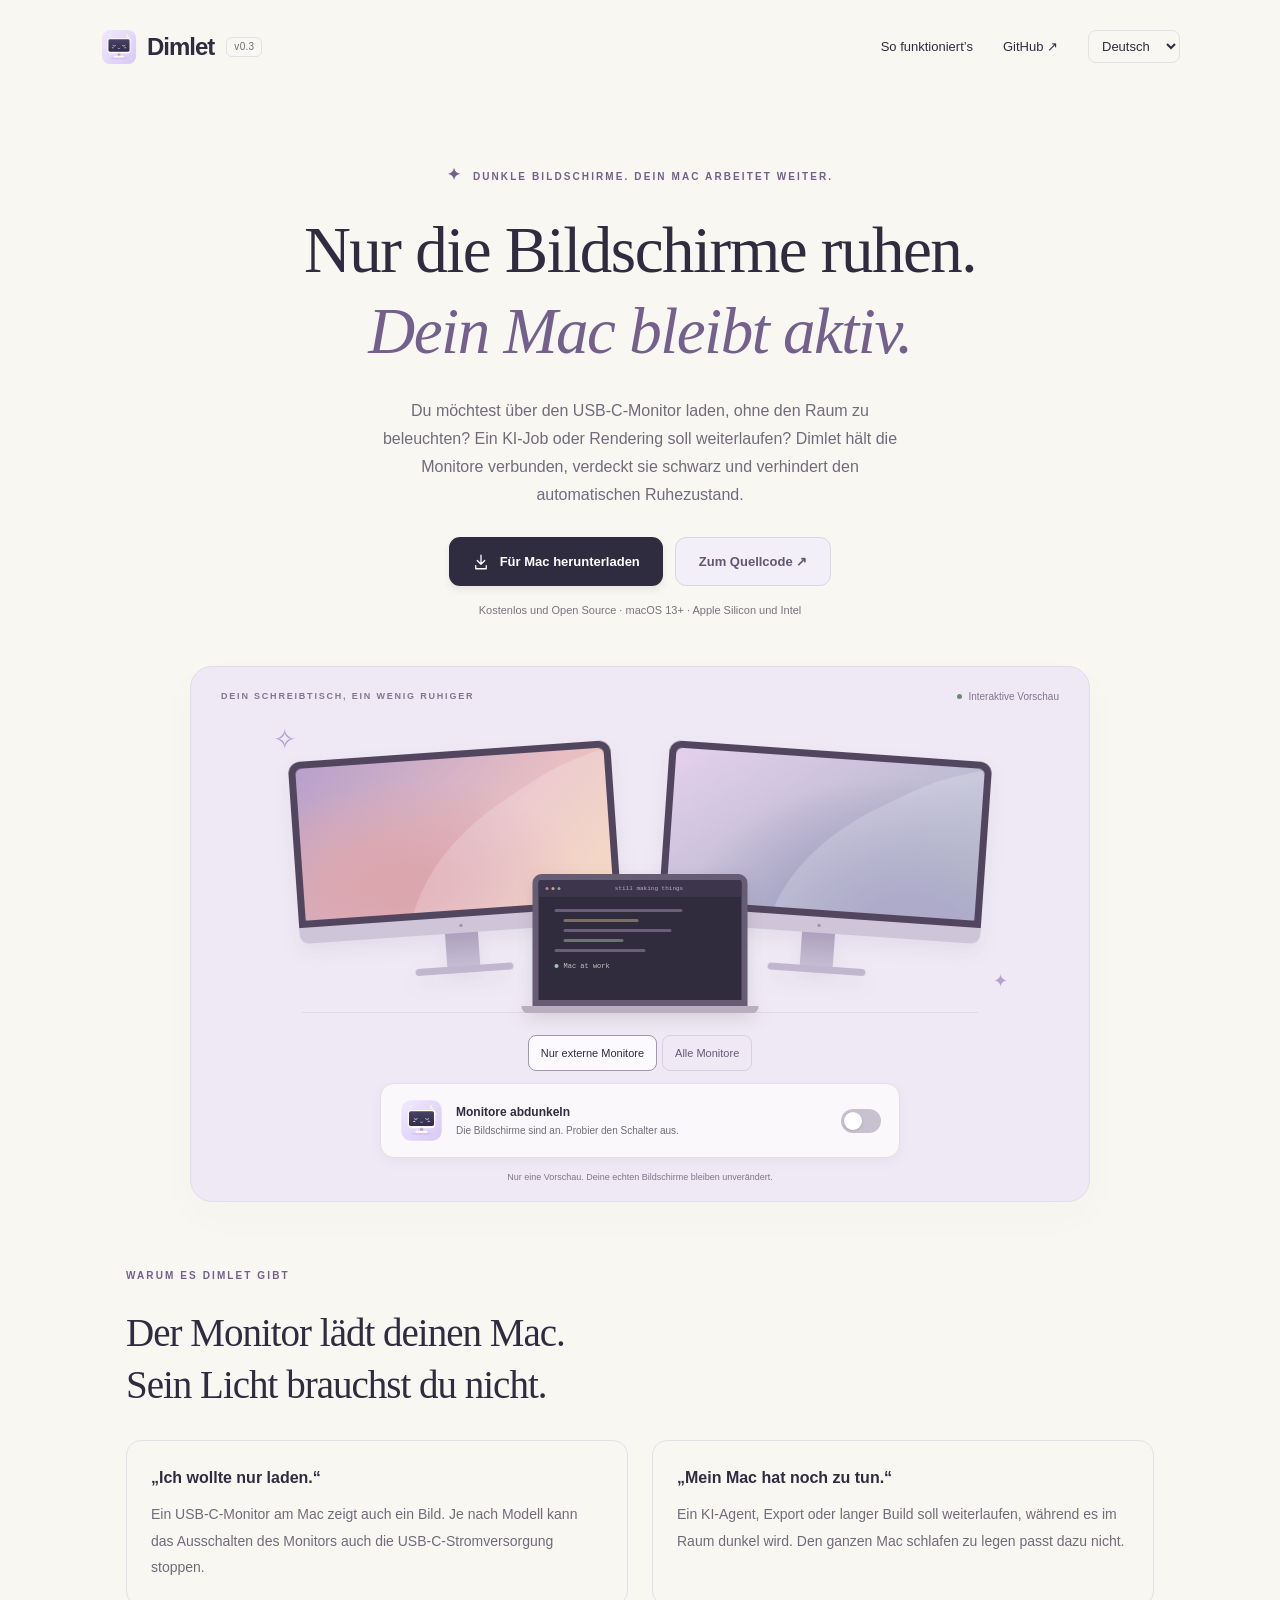
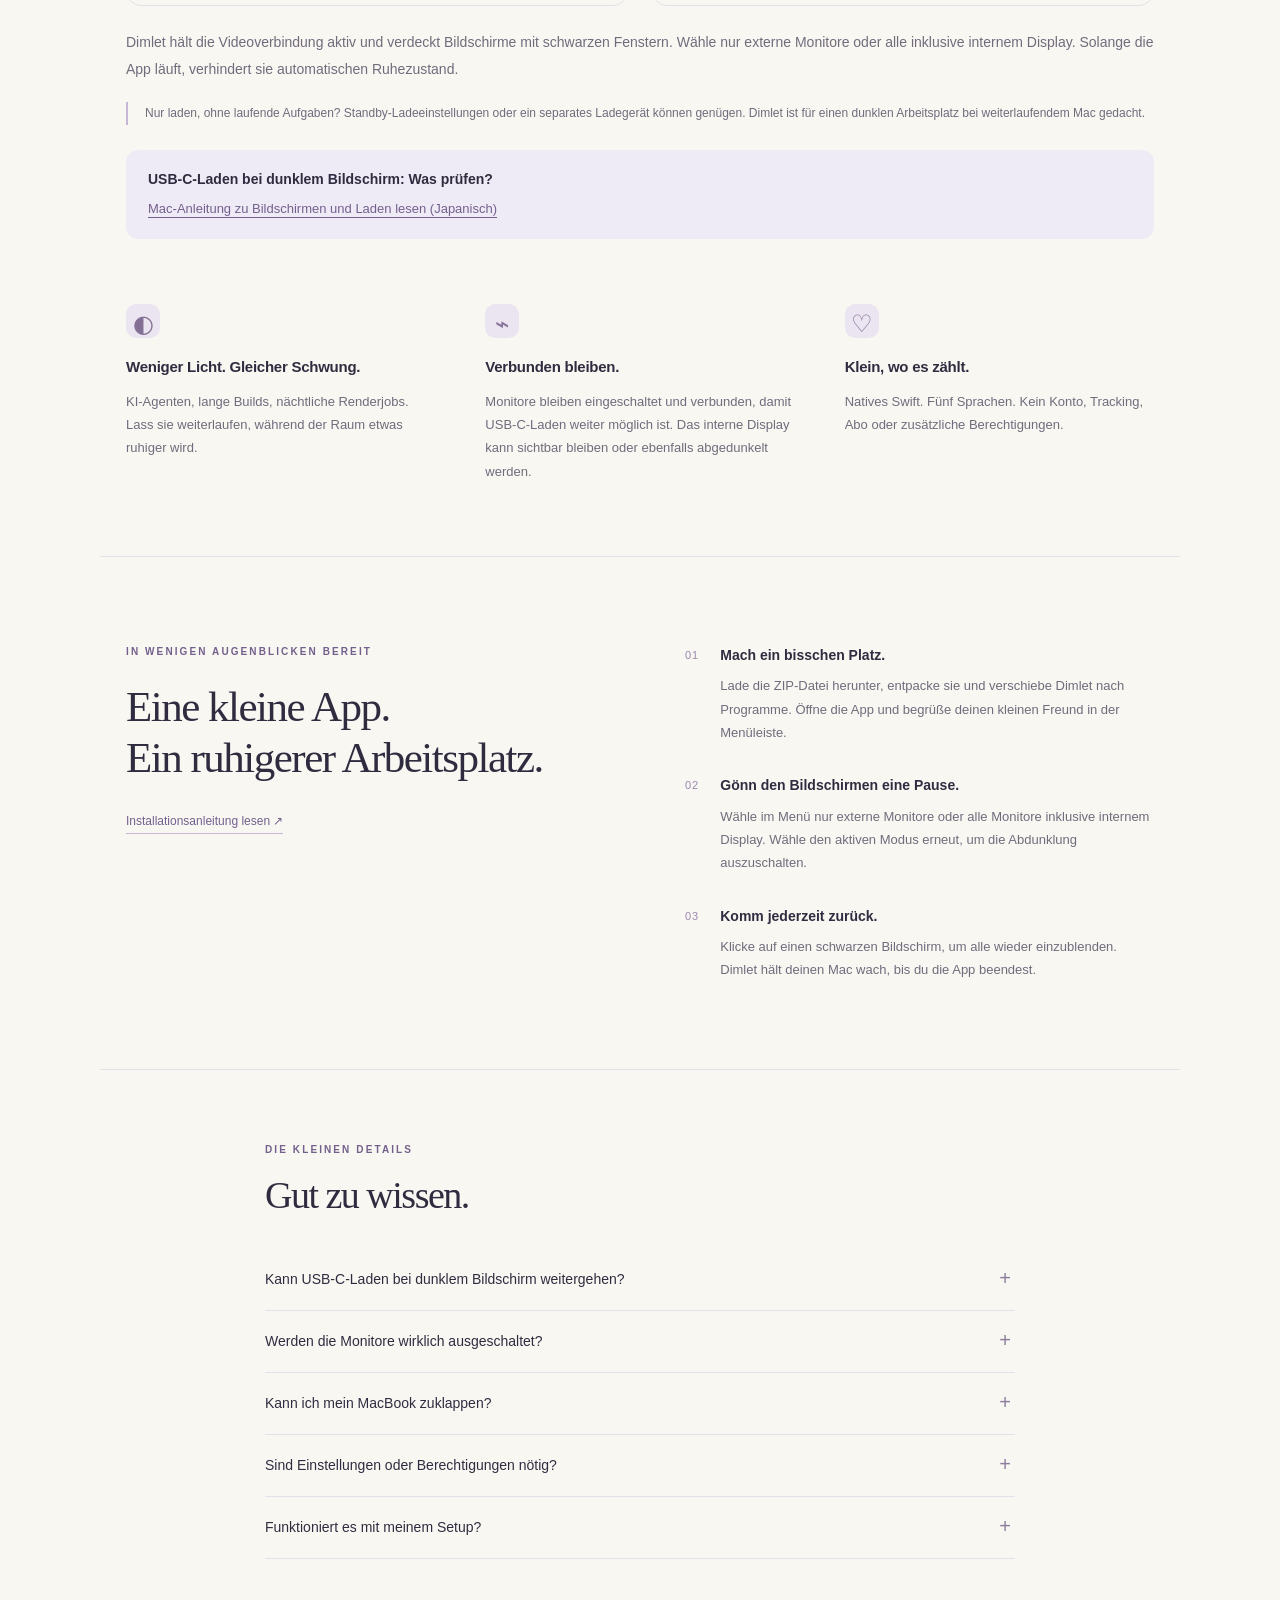
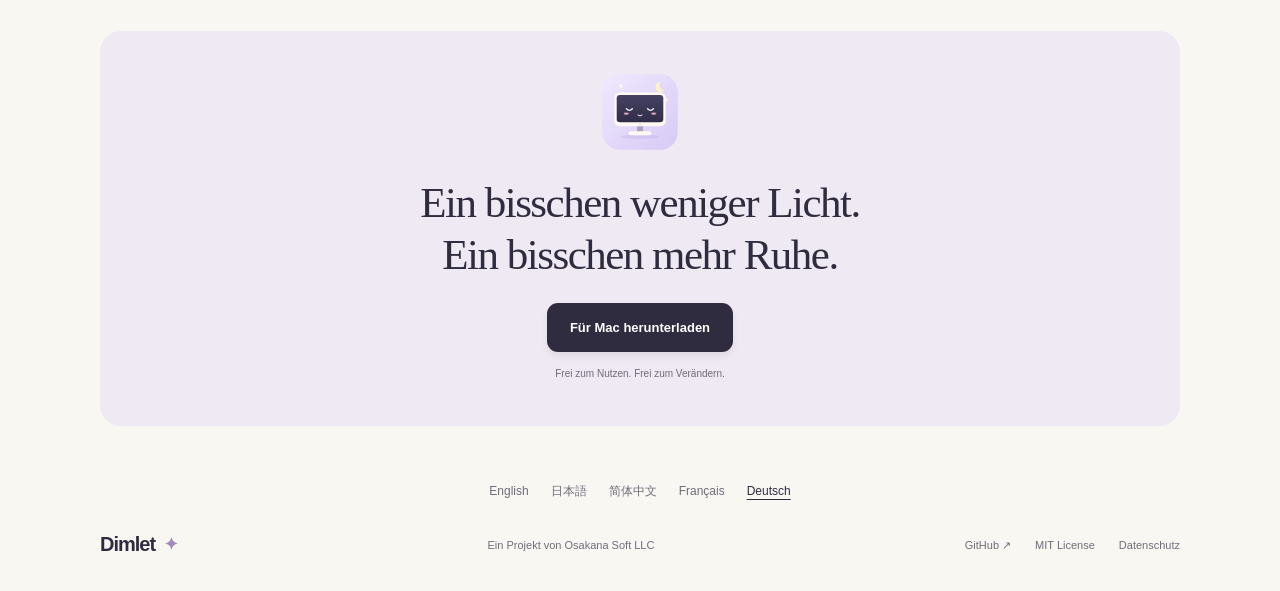
==== commit d6e06f93: "Add company attribution and minimal privacy and security notices" ====
--- a/site/de/index.html
+++ b/site/de/index.html
@@ -20,7 +20,7 @@
   <link rel="alternate" hreflang="de" href="https://onodela2000.github.io/dimlet/de/">
   <link rel="alternate" hreflang="x-default" href="https://onodela2000.github.io/dimlet/">
   <link rel="sitemap" type="application/xml" href="../sitemap.xml">
-  <script type="application/ld+json">{"@context": "https://schema.org", "@type": "SoftwareApplication", "name": "Dimlet", "url": "https://onodela2000.github.io/dimlet/de/", "description": "Du möchtest über den USB-C-Monitor laden, ohne den Raum zu beleuchten? Ein KI-Job oder Rendering soll weiterlaufen? Dimlet hält die Monitore verbunden, verdeckt sie schwarz und verhindert den automatischen Ruhezustand. Kostenlos und Open Source · macOS 13+ · Apple Silicon und Intel", "operatingSystem": "macOS 13 or later", "applicationCategory": "UtilitiesApplication", "softwareVersion": "0.3.0", "inLanguage": "de", "license": "https://github.com/onodela2000/dimlet/blob/main/LICENSE", "downloadUrl": "https://github.com/onodela2000/dimlet/releases/latest", "offers": {"@type": "Offer", "price": "0", "priceCurrency": "USD"}}</script>
+  <script type="application/ld+json">{"@context": "https://schema.org", "@type": "SoftwareApplication", "name": "Dimlet", "url": "https://onodela2000.github.io/dimlet/de/", "description": "Du möchtest über den USB-C-Monitor laden, ohne den Raum zu beleuchten? Ein KI-Job oder Rendering soll weiterlaufen? Dimlet hält die Monitore verbunden, verdeckt sie schwarz und verhindert den automatischen Ruhezustand. Kostenlos und Open Source · macOS 13+ · Apple Silicon und Intel", "operatingSystem": "macOS 13 or later", "applicationCategory": "UtilitiesApplication", "softwareVersion": "0.3.0", "inLanguage": "de", "license": "https://github.com/onodela2000/dimlet/blob/main/LICENSE", "downloadUrl": "https://github.com/onodela2000/dimlet/releases/download/v0.3.0/Dimlet-0.3.0-macos-universal.zip", "publisher": {"@type": "Organization", "name": "Osakana Soft LLC", "legalName": "合同会社おさかなソフト", "url": "https://osakanasoft.com/"}, "offers": {"@type": "Offer", "price": "0", "priceCurrency": "USD"}}</script>
   <link rel="icon" type="image/svg+xml" href="../assets/icon.svg">
   <link rel="stylesheet" href="../style.css?v=ff7a2ff2e688">
   <script src="../app.js?v=02ac9027086e" defer></script>
@@ -40,7 +40,7 @@
     <p class="eyebrow"><span class="tiny-star" aria-hidden="true">✦</span> <span data-i18n="eyebrow">DUNKLE BILDSCHIRME. DEIN MAC ARBEITET WEITER.</span></p>
     <h1><span data-i18n="headline1">Nur die Bildschirme ruhen.</span><br><em data-i18n="headline2">Dein Mac bleibt aktiv.</em></h1>
     <p class="intro" data-i18n="intro">Du möchtest über den USB-C-Monitor laden, ohne den Raum zu beleuchten? Ein KI-Job oder Rendering soll weiterlaufen? Dimlet hält die Monitore verbunden, verdeckt sie schwarz und verhindert den automatischen Ruhezustand.</p>
-    <div class="actions"><a class="button primary" href="https://github.com/onodela2000/dimlet/releases/latest"><svg aria-hidden="true" viewBox="0 0 24 24" width="18" height="18"><path d="M12 3v12m-5-5 5 5 5-5M5 17v4h14v-4" fill="none" stroke="currentColor" stroke-width="1.7" stroke-linecap="round" stroke-linejoin="round"/></svg><span data-i18n="download">Für Mac herunterladen</span></a><a class="button secondary" href="https://github.com/onodela2000/dimlet" data-i18n="source">Zum Quellcode ↗</a></div>
+    <div class="actions"><a class="button primary" href="https://github.com/onodela2000/dimlet/releases/download/v0.3.0/Dimlet-0.3.0-macos-universal.zip"><svg aria-hidden="true" viewBox="0 0 24 24" width="18" height="18"><path d="M12 3v12m-5-5 5 5 5-5M5 17v4h14v-4" fill="none" stroke="currentColor" stroke-width="1.7" stroke-linecap="round" stroke-linejoin="round"/></svg><span data-i18n="download">Für Mac herunterladen</span></a><a class="button secondary" href="https://github.com/onodela2000/dimlet" data-i18n="source">Zum Quellcode ↗</a></div>
     <p class="compat" data-i18n="compat">Kostenlos und Open Source · macOS 13+ · Apple Silicon und Intel</p>
 
     <div class="demo" id="demo" data-blackout="false">
@@ -83,9 +83,9 @@
     <details><summary data-i18n="q3">Sind Einstellungen oder Berechtigungen nötig?</summary><p data-i18n="a3">Zum Ausführen sind keine Bedienungshilfen-, Bildschirmaufnahme- oder Administratorrechte nötig. Die aktuelle Version ist nicht von Apple notarisiert. Beim ersten Start kann Systemeinstellungen → Datenschutz &amp; Sicherheit → Dennoch öffnen erforderlich sein. Details stehen in der Installationsanleitung.</p></details>
     <details><summary data-i18n="q4">Funktioniert es mit meinem Setup?</summary><p data-i18n="a4">Ab macOS 13. Der externe Modus lässt gespiegelte Displays aus; der Modus für alle Monitore schließt das interne Display ein. Getestet auf M4 MacBook Air. Intel und ältere macOS-Versionen benötigen weitere Praxistests. Fünf Sprachen: Englisch, Japanisch, vereinfachtes Chinesisch, Französisch und Deutsch.</p></details>
   </section>
-  <section class="closing wrap"><img src="../assets/icon.svg" alt="Dimlet's sleepy monitor mascot" width="84" height="84"><h2 data-i18n="closing">Ein bisschen weniger Licht.<br>Ein bisschen mehr Ruhe.</h2><a class="button primary" href="https://github.com/onodela2000/dimlet/releases/latest" data-i18n="download">Für Mac herunterladen</a><span data-i18n="closingNote">Frei zum Nutzen. Frei zum Verändern.</span></section>
+  <section class="closing wrap"><img src="../assets/icon.svg" alt="Dimlet's sleepy monitor mascot" width="84" height="84"><h2 data-i18n="closing">Ein bisschen weniger Licht.<br>Ein bisschen mehr Ruhe.</h2><a class="button primary" href="https://github.com/onodela2000/dimlet/releases/download/v0.3.0/Dimlet-0.3.0-macos-universal.zip" data-i18n="download">Für Mac herunterladen</a><span data-i18n="closingNote">Frei zum Nutzen. Frei zum Verändern.</span></section>
 </main>
 <nav class="locale-links wrap" aria-label="Language"><a href=".././" lang="en" hreflang="en">English</a> <a href="../ja/" lang="ja" hreflang="ja">日本語</a> <a href="../zh-hans/" lang="zh-Hans" hreflang="zh-Hans">简体中文</a> <a href="../fr/" lang="fr" hreflang="fr">Français</a> <a href="../de/" lang="de" hreflang="de" aria-current="page">Deutsch</a></nav>
-<footer class="wrap"><a class="brand" href="../de/">Dimlet <span aria-hidden="true">✦</span></a><p data-i18n="footer">Für die Arbeit, die weitergeht.</p><div><a href="https://github.com/onodela2000/dimlet">GitHub ↗</a><a href="https://github.com/onodela2000/dimlet/blob/main/LICENSE">MIT License</a></div></footer>
+<footer class="wrap"><a class="brand" href="../de/">Dimlet <span aria-hidden="true">✦</span></a><p><a href="https://osakanasoft.com/" data-i18n="company">Ein Projekt von Osakana Soft LLC</a></p><div><a href="https://github.com/onodela2000/dimlet">GitHub ↗</a><a href="https://github.com/onodela2000/dimlet/blob/main/LICENSE">MIT License</a><a href="../privacy/" data-i18n="privacy">Datenschutz</a></div></footer>
 </body>
 </html>
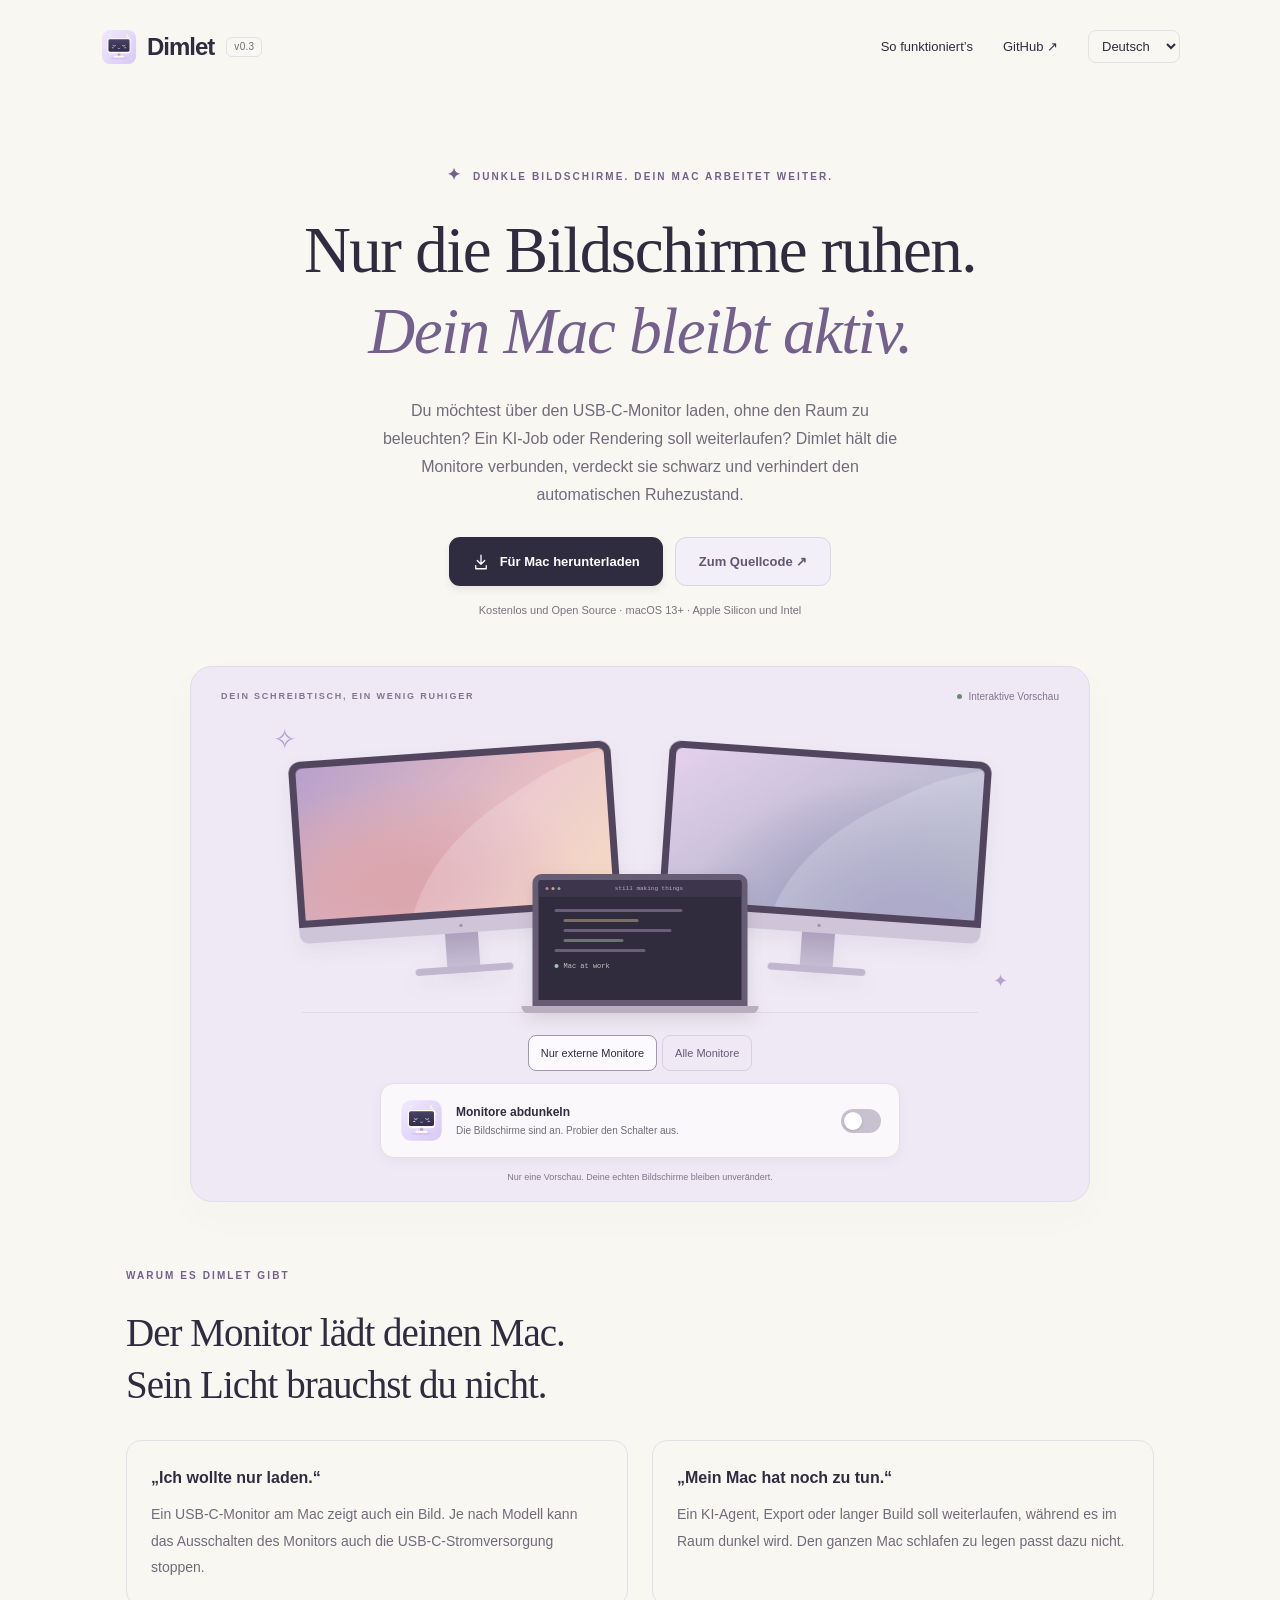
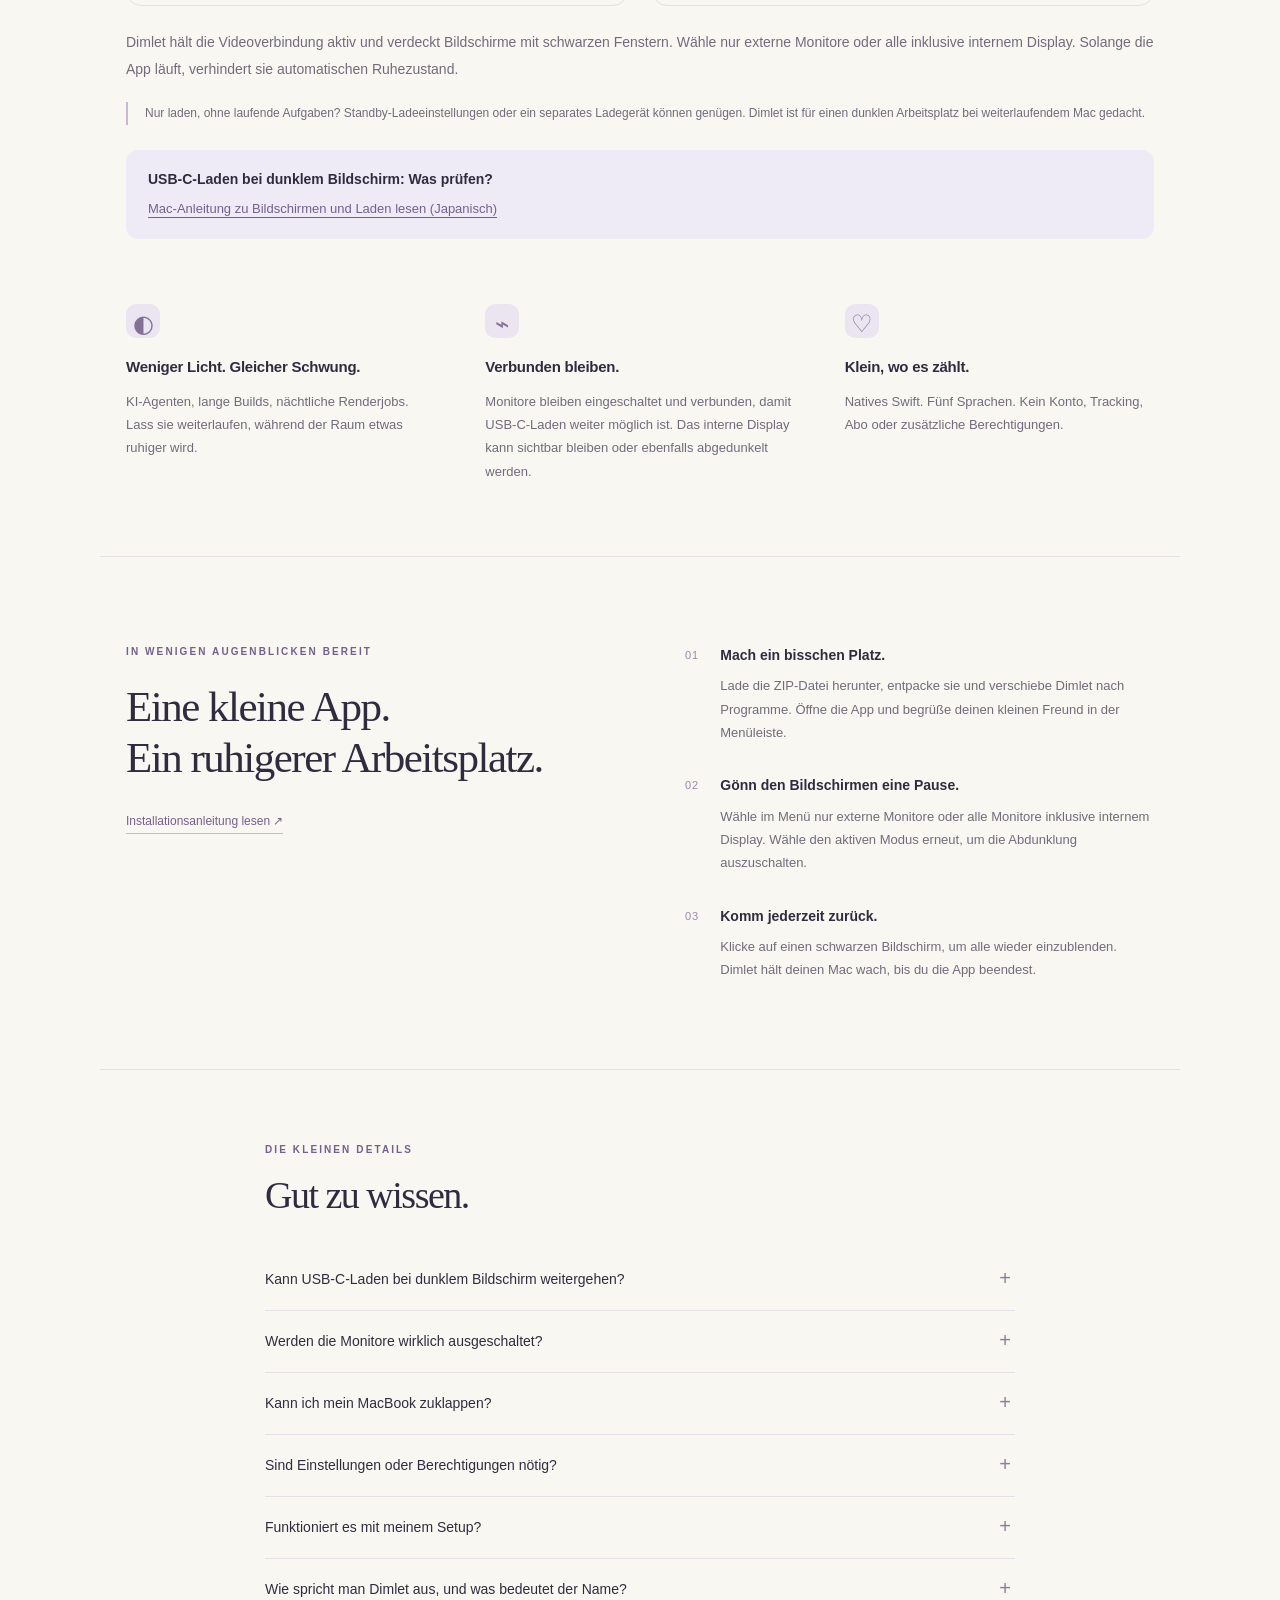
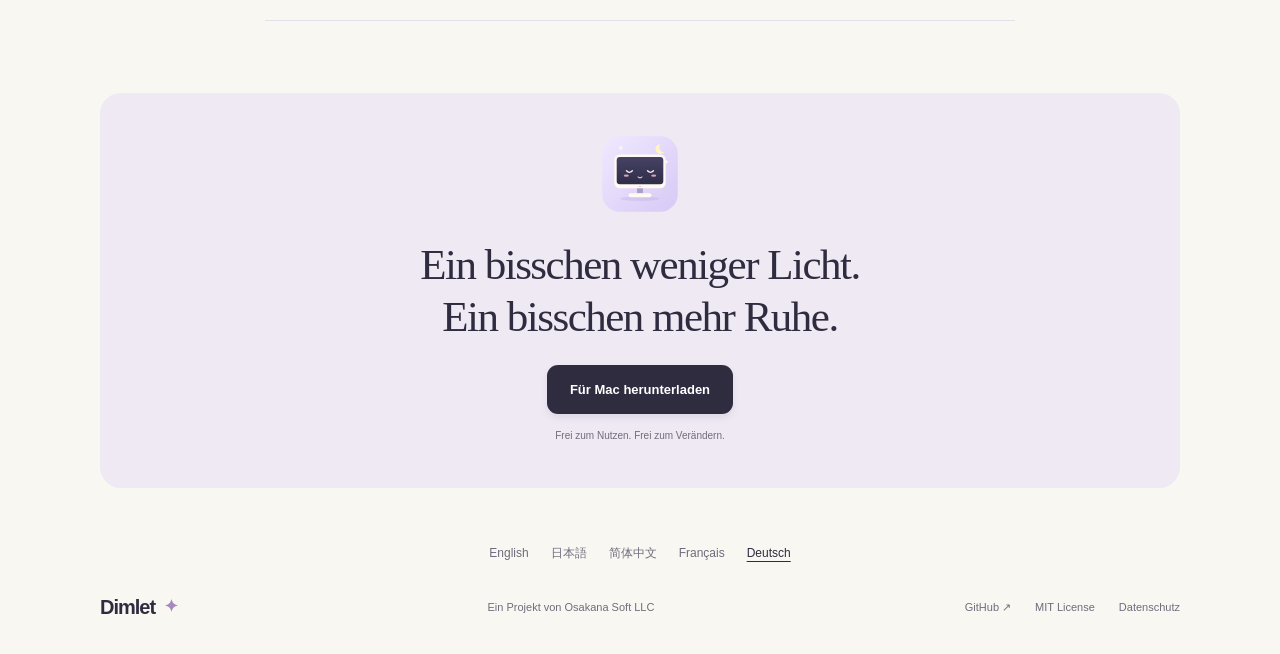
==== commit 10e97f62: "Explain the Dimlet name and pronunciation in the landing page FAQ" ====
--- a/site/de/index.html
+++ b/site/de/index.html
@@ -82,6 +82,7 @@
     <details><summary data-i18n="q2">Kann ich mein MacBook zuklappen?</summary><p data-i18n="a2">Lass den Deckel offen. Dimlet verhindert während der Laufzeit den automatischen Ruhezustand, aber nicht den Ruhezustand beim Zuklappen, manuell ausgelösten Ruhezustand, das Ausschalten oder einen leeren Akku.</p></details>
     <details><summary data-i18n="q3">Sind Einstellungen oder Berechtigungen nötig?</summary><p data-i18n="a3">Zum Ausführen sind keine Bedienungshilfen-, Bildschirmaufnahme- oder Administratorrechte nötig. Die aktuelle Version ist nicht von Apple notarisiert. Beim ersten Start kann Systemeinstellungen → Datenschutz &amp; Sicherheit → Dennoch öffnen erforderlich sein. Details stehen in der Installationsanleitung.</p></details>
     <details><summary data-i18n="q4">Funktioniert es mit meinem Setup?</summary><p data-i18n="a4">Ab macOS 13. Der externe Modus lässt gespiegelte Displays aus; der Modus für alle Monitore schließt das interne Display ein. Getestet auf M4 MacBook Air. Intel und ältere macOS-Versionen benötigen weitere Praxistests. Fünf Sprachen: Englisch, Japanisch, vereinfachtes Chinesisch, Französisch und Deutsch.</p></details>
+    <details><summary data-i18n="nameQuestion">Wie spricht man Dimlet aus, und was bedeutet der Name?</summary><p data-i18n="nameAnswer">Dimlet wird „Dim-let“ ausgesprochen. Der Name verbindet „dim“, englisch für „abdunkeln“, mit „-let“, einer Endung für etwas Kleines. Ein kleines Werkzeug, das deine Bildschirme abdunkelt.</p></details>
   </section>
   <section class="closing wrap"><img src="../assets/icon.svg" alt="Dimlet's sleepy monitor mascot" width="84" height="84"><h2 data-i18n="closing">Ein bisschen weniger Licht.<br>Ein bisschen mehr Ruhe.</h2><a class="button primary" href="https://github.com/onodela2000/dimlet/releases/download/v0.3.0/Dimlet-0.3.0-macos-universal.zip" data-i18n="download">Für Mac herunterladen</a><span data-i18n="closingNote">Frei zum Nutzen. Frei zum Verändern.</span></section>
 </main>
